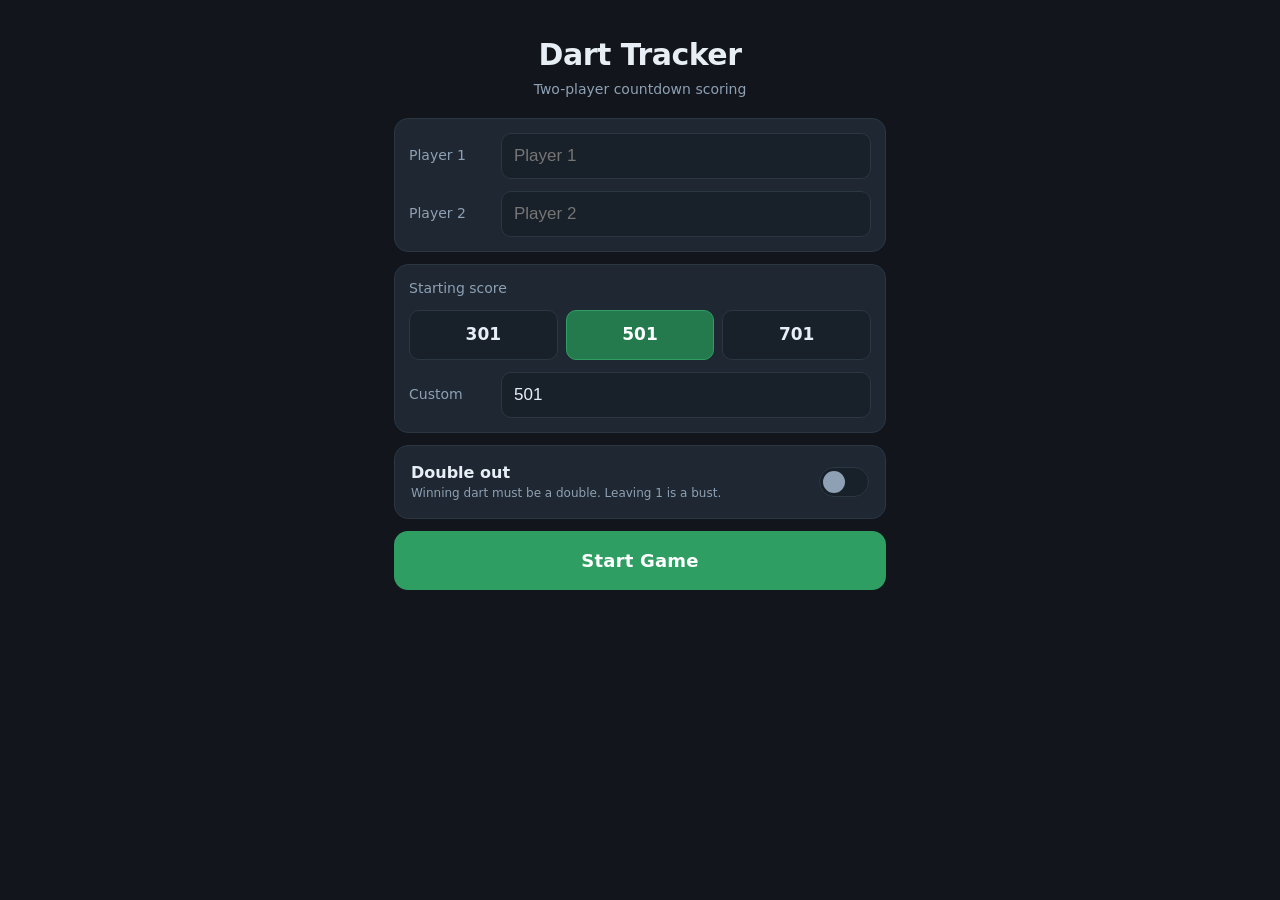
==== index.html @ 1e3fdcfe "Add an optional double-out rule Setup gets a Double out switch (off by default). When on, the winnin" ====
<!DOCTYPE html>
<html lang="en">
<head>
<meta charset="utf-8">
<meta name="viewport" content="width=device-width, initial-scale=1, viewport-fit=cover, maximum-scale=1, user-scalable=no">
<meta name="theme-color" content="#12161c">
<meta name="apple-mobile-web-app-capable" content="yes">
<meta name="apple-mobile-web-app-status-bar-style" content="black-translucent">
<title>Dart Tracker</title>
<link rel="icon" href="data:image/svg+xml,<svg xmlns='http://www.w3.org/2000/svg' viewBox='0 0 32 32'><circle cx='16' cy='16' r='15' fill='%23182029'/><circle cx='16' cy='16' r='11' fill='%232e7d4f'/><circle cx='16' cy='16' r='7' fill='%23182029'/><circle cx='16' cy='16' r='3.5' fill='%23c0392b'/></svg>">
<link rel="stylesheet" href="style.css">
</head>
<body>

<!-- ============ SETUP ============ -->
<section id="setup" class="screen">
  <header class="brand">
    <h1>Dart Tracker</h1>
    <p>Two-player countdown scoring</p>
  </header>

  <div class="card">
    <label class="field">
      <span>Player 1</span>
      <input id="name1" type="text" placeholder="Player 1" autocomplete="off" maxlength="14">
    </label>
    <label class="field">
      <span>Player 2</span>
      <input id="name2" type="text" placeholder="Player 2" autocomplete="off" maxlength="14">
    </label>
  </div>

  <div class="card">
    <span class="field-label">Starting score</span>
    <div class="preset-row" id="presets">
      <button class="preset" data-score="301">301</button>
      <button class="preset is-on" data-score="501">501</button>
      <button class="preset" data-score="701">701</button>
    </div>
    <label class="field">
      <span>Custom</span>
      <input id="startScore" type="number" inputmode="numeric" value="501" min="2" max="9999">
    </label>
  </div>

  <div class="card">
    <button id="doubleOut" class="toggle" role="switch" aria-checked="false">
      <span class="tg-label">
        <b>Double out</b>
        <small>Winning dart must be a double. Leaving 1 is a bust.</small>
      </span>
      <span class="tg-switch"></span>
    </button>
  </div>

  <button id="startBtn" class="primary big">Start Game</button>
  <button id="resumeBtn" class="ghost hidden">Resume saved game</button>
</section>

<!-- ============ GAME ============ -->
<section id="game" class="screen hidden">

  <div id="ruleBadge" class="rule-badge hidden">Double out</div>

  <div class="scoreboard">
    <button class="player" id="p0">
      <span class="pname"></span>
      <span class="pscore"><b class="pnum"></b><i class="ppend"></i></span>
      <span class="pmeta"></span>
    </button>
    <button class="player" id="p1">
      <span class="pname"></span>
      <span class="pscore"><b class="pnum"></b><i class="ppend"></i></span>
      <span class="pmeta"></span>
    </button>
  </div>

  <div class="turnbar">
    <div class="darts" id="dartSlots"></div>
    <div class="turntotal"><span id="turnTotal">0</span><small>this turn</small></div>
  </div>

  <div class="tabs">
    <button class="tab is-on" data-mode="darts">Darts</button>
    <button class="tab" data-mode="total">Total</button>
  </div>

  <!-- Darts entry -->
  <div id="dartsPad" class="pad">
    <div class="mult-row" id="mults">
      <button class="mult is-on" data-m="1">Single</button>
      <button class="mult" data-m="2">Double</button>
      <button class="mult" data-m="3">Triple</button>
    </div>
    <div class="numgrid" id="numgrid"></div>
    <div class="special-row">
      <button class="key special" data-bull="25">Bull 25</button>
      <button class="key special" data-miss="1">Miss</button>
      <button class="key special" id="undoDart">Undo dart</button>
    </div>
  </div>

  <!-- Lump-sum entry -->
  <div id="totalPad" class="pad hidden">
    <div class="lumpview"><span id="lumpValue">0</span></div>
    <div class="keypad" id="keypad"></div>
  </div>

  <div class="actions">
    <button id="submitBtn" class="primary big">Submit turn</button>
    <div class="mini-row">
      <button id="undoTurn" class="ghost">Undo turn</button>
      <button id="quitBtn" class="ghost">New game</button>
    </div>
  </div>

  <p id="msg" class="msg"></p>
</section>

<!-- ============ WIN ============ -->
<div id="winOverlay" class="overlay hidden">
  <div class="win-card">
    <div class="trophy">🎯</div>
    <h2 id="winName"></h2>
    <p id="winStats"></p>
    <button id="rematchBtn" class="primary big">Rematch</button>
    <button id="newBtn" class="ghost">New setup</button>
  </div>
</div>

<script src="app.js"></script>
</body>
</html>
---- style.css ----
:root{
  --bg:#12161c;
  --bg2:#182029;
  --card:#1e2732;
  --line:#2b3743;
  --txt:#e8eef5;
  --dim:#8ea0b3;
  --green:#2e9e63;
  --green-d:#247a4d;
  --red:#c0392b;
  --gold:#e0b341;
  --pad: env(safe-area-inset-bottom, 0px);
}

*{box-sizing:border-box;margin:0;padding:0;-webkit-tap-highlight-color:transparent}

html,body{height:100%}

body{
  background:var(--bg);
  color:var(--txt);
  font:16px/1.4 -apple-system,BlinkMacSystemFont,"Segoe UI",Roboto,system-ui,sans-serif;
  overscroll-behavior:none;
  -webkit-user-select:none;
  user-select:none;
}

button{font:inherit;color:inherit;background:none;border:none;cursor:pointer;touch-action:manipulation}

.hidden{display:none !important}

.screen{
  max-width:520px;
  margin:0 auto;
  padding:16px 14px calc(16px + var(--pad));
  display:flex;
  flex-direction:column;
  gap:12px;
  min-height:100%;
}

/* ---------- Setup ---------- */
.brand{text-align:center;padding:18px 0 6px}
.brand h1{font-size:30px;letter-spacing:-.5px}
.brand p{color:var(--dim);font-size:14px;margin-top:4px}

.card{
  background:var(--card);
  border:1px solid var(--line);
  border-radius:14px;
  padding:14px;
  display:flex;
  flex-direction:column;
  gap:12px;
}

.field{display:flex;align-items:center;gap:12px}
.field>span{width:80px;flex:none;color:var(--dim);font-size:14px}
.field-label{color:var(--dim);font-size:14px}

input{
  flex:1;
  min-width:0;
  background:var(--bg2);
  border:1px solid var(--line);
  border-radius:10px;
  color:var(--txt);
  padding:12px;
  font-size:17px;
  -webkit-user-select:text;
  user-select:text;
}
input:focus{outline:none;border-color:var(--green)}
input[type=number]{-moz-appearance:textfield}
input::-webkit-outer-spin-button,input::-webkit-inner-spin-button{-webkit-appearance:none;margin:0}

.preset-row{display:flex;gap:8px}
.preset{
  flex:1;padding:12px 0;border-radius:10px;
  background:var(--bg2);border:1px solid var(--line);
  font-weight:600;font-size:17px;
}
.preset.is-on{background:var(--green-d);border-color:var(--green);color:#fff}

/* switch row */
.toggle{display:flex;align-items:center;gap:12px;width:100%;text-align:left;padding:2px}
.tg-label{flex:1;display:flex;flex-direction:column;gap:2px}
.tg-label b{font-size:16px;font-weight:600}
.tg-label small{color:var(--dim);font-size:12px;line-height:1.3}
.tg-switch{
  flex:none;width:50px;height:30px;border-radius:15px;
  background:var(--bg2);border:1px solid var(--line);
  position:relative;transition:background .15s,border-color .15s;
}
.tg-switch::after{
  content:'';position:absolute;top:3px;left:3px;
  width:22px;height:22px;border-radius:50%;background:var(--dim);
  transition:transform .15s,background .15s;
}
.toggle.is-on .tg-switch{background:var(--green-d);border-color:var(--green)}
.toggle.is-on .tg-switch::after{transform:translateX(20px);background:#fff}

/* rule reminder on the game screen */
.rule-badge{
  align-self:center;font-size:11px;font-weight:700;letter-spacing:.6px;
  text-transform:uppercase;color:var(--gold);
  border:1px solid #4a3c18;background:#241f11;
  padding:3px 10px;border-radius:999px;
}

.primary{
  background:var(--green);color:#fff;border-radius:14px;
  font-weight:700;letter-spacing:.2px;
}
.primary:active{background:var(--green-d)}
.big{padding:17px;font-size:18px;width:100%}

.ghost{
  color:var(--dim);border:1px solid var(--line);
  border-radius:12px;padding:11px;width:100%;font-size:15px;
}
.ghost:active{background:var(--card)}

/* ---------- Scoreboard ---------- */
.scoreboard{display:grid;grid-template-columns:1fr 1fr;gap:10px}

.player{
  background:var(--card);
  border:2px solid var(--line);
  border-radius:14px;
  padding:12px 8px 10px;
  display:flex;flex-direction:column;align-items:center;gap:2px;
  transition:border-color .15s,background .15s;
}
.player.active{border-color:var(--green);background:#1c2b23}
.pname{
  font-size:14px;color:var(--dim);font-weight:600;
  max-width:100%;overflow:hidden;text-overflow:ellipsis;white-space:nowrap;
}
.player.active .pname{color:var(--green)}
.pscore{
  display:flex;align-items:baseline;justify-content:center;gap:5px;
  font-size:44px;font-weight:800;line-height:1.05;font-variant-numeric:tabular-nums;
}
/* projected score for the turn in progress */
.ppend{
  display:none;font-style:normal;font-size:20px;font-weight:700;
  color:var(--gold);white-space:nowrap;
}
.player.pending .ppend{display:inline}
.ppend.bust{color:var(--red);font-size:15px}
.ppend.checkout{color:var(--green)}

.pmeta{font-size:11px;color:var(--dim);min-height:14px}

/* ---------- Turn bar ---------- */
.turnbar{
  display:flex;align-items:center;gap:10px;
  background:var(--card);border:1px solid var(--line);
  border-radius:14px;padding:10px;
}
.darts{display:flex;gap:6px;flex:1}
.slot{
  flex:1;text-align:center;padding:9px 2px;
  background:var(--bg2);border:1px dashed var(--line);border-radius:10px;
  font-size:16px;font-weight:700;color:var(--dim);
}
.slot.filled{border-style:solid;border-color:var(--green);color:var(--txt)}
.turntotal{
  text-align:center;min-width:64px;
  border-left:1px solid var(--line);padding-left:10px;
}
.turntotal span{display:block;font-size:24px;font-weight:800;font-variant-numeric:tabular-nums}
.turntotal small{color:var(--dim);font-size:10px}

.turnbar.lump .darts{display:none}
.turnbar.lump .turntotal{flex:1;border-left:none;padding-left:0}

/* ---------- Tabs ---------- */
.tabs{display:flex;gap:8px;background:var(--card);padding:5px;border-radius:12px;border:1px solid var(--line)}
.tab{flex:1;padding:10px;border-radius:9px;color:var(--dim);font-weight:600}
.tab.is-on{background:var(--bg2);color:var(--txt);box-shadow:0 1px 3px #0006}

/* ---------- Pads ---------- */
.pad{display:flex;flex-direction:column;gap:8px}

.mult-row{display:flex;gap:8px}
.mult{
  flex:1;padding:13px 0;border-radius:11px;font-weight:700;font-size:15px;
  background:var(--bg2);border:1px solid var(--line);color:var(--dim);
}
.mult.is-on{background:var(--red);border-color:var(--red);color:#fff}
.mult[data-m="1"].is-on{background:var(--green-d);border-color:var(--green);color:#fff}

.numgrid{display:grid;grid-template-columns:repeat(5,1fr);gap:6px}

.key{
  background:var(--card);border:1px solid var(--line);border-radius:11px;
  padding:14px 0;font-size:18px;font-weight:700;text-align:center;
  font-variant-numeric:tabular-nums;
}
.key:active{background:var(--green-d);border-color:var(--green)}

.special-row{display:grid;grid-template-columns:1fr 1fr 1fr;gap:6px}
.special{font-size:14px;font-weight:600;padding:13px 0;color:var(--dim)}

/* ---------- Lump sum ---------- */
.lumpview{
  background:var(--card);border:1px solid var(--line);border-radius:14px;
  padding:16px;text-align:center;
}
.lumpview span{font-size:44px;font-weight:800;font-variant-numeric:tabular-nums}
.keypad{display:grid;grid-template-columns:repeat(3,1fr);gap:8px}
.keypad .key{padding:18px 0;font-size:22px}

/* ---------- Actions ---------- */
.actions{margin-top:auto;display:flex;flex-direction:column;gap:8px;padding-top:6px}
.mini-row{display:grid;grid-template-columns:1fr 1fr;gap:8px}

.msg{
  text-align:center;font-size:14px;font-weight:600;color:var(--gold);
  min-height:20px;
}

/* ---------- Win overlay ---------- */
.overlay{
  position:fixed;inset:0;background:#0b0e12ee;
  display:flex;align-items:center;justify-content:center;padding:24px;z-index:10;
}
.win-card{
  background:var(--card);border:1px solid var(--line);border-radius:18px;
  padding:28px 22px;text-align:center;width:100%;max-width:360px;
  display:flex;flex-direction:column;gap:12px;
}
.trophy{font-size:52px}
.win-card h2{font-size:26px;color:var(--gold)}
.win-card p{color:var(--dim);font-size:14px}

@media (max-height:620px){
  .pscore{font-size:34px}
  .key{padding:11px 0;font-size:16px}
  .keypad .key{padding:14px 0}
  .brand{padding:8px 0 0}
}
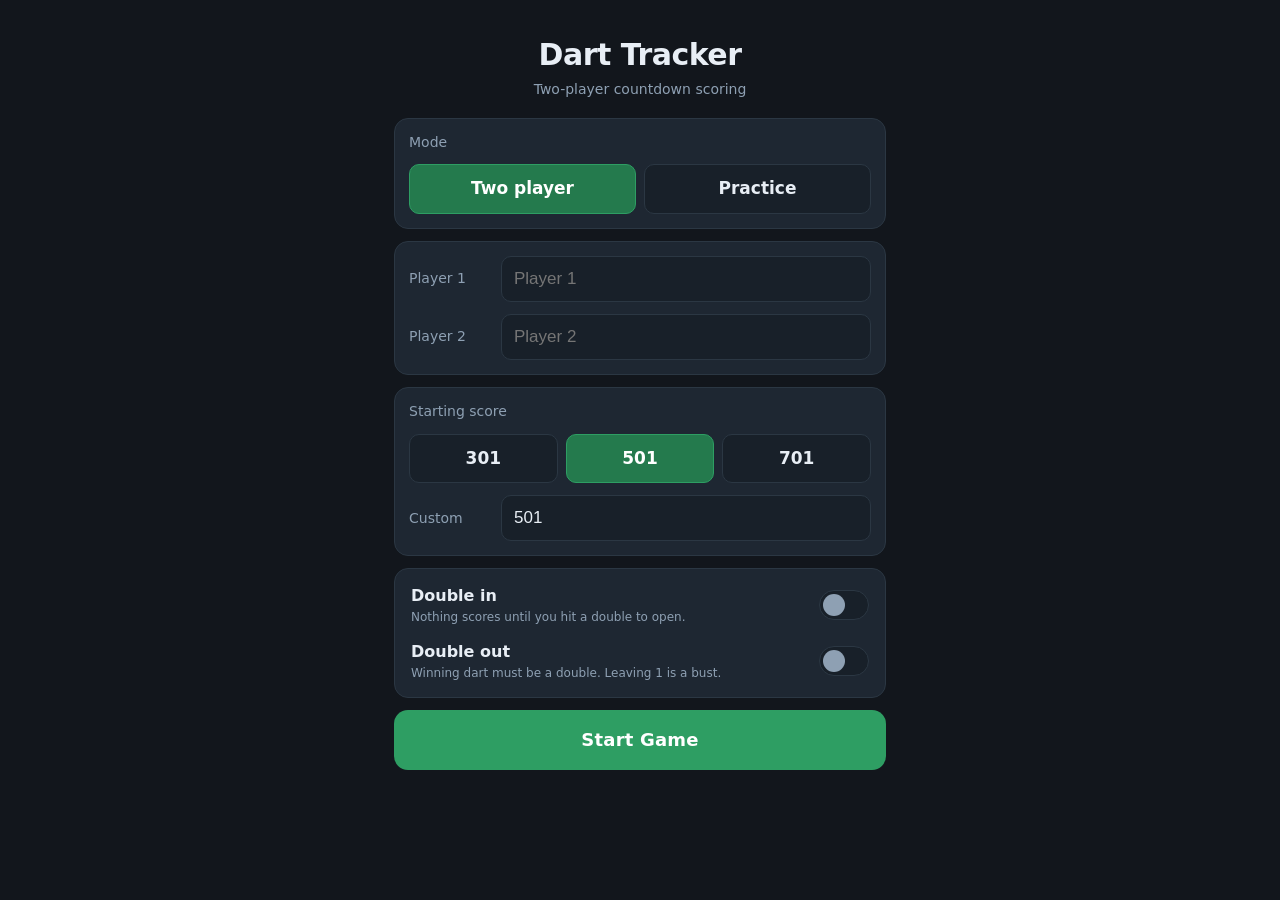
==== commit ad90c495: "Add a double-in rule and a solo practice mode Double in: until a player opens with a double, their d" ====
--- a/index.html
+++ b/index.html
@@ -20,11 +20,19 @@
   </header>
 
   <div class="card">
+    <span class="field-label">Mode</span>
+    <div class="preset-row" id="modeRow">
+      <button class="preset is-on" data-players="2">Two player</button>
+      <button class="preset" data-players="1">Practice</button>
+    </div>
+  </div>
+
+  <div class="card">
     <label class="field">
-      <span>Player 1</span>
+      <span id="label1">Player 1</span>
       <input id="name1" type="text" placeholder="Player 1" autocomplete="off" maxlength="14">
     </label>
-    <label class="field">
+    <label class="field" id="field2">
       <span>Player 2</span>
       <input id="name2" type="text" placeholder="Player 2" autocomplete="off" maxlength="14">
     </label>
@@ -44,6 +52,13 @@
   </div>
 
   <div class="card">
+    <button id="doubleIn" class="toggle" role="switch" aria-checked="false">
+      <span class="tg-label">
+        <b>Double in</b>
+        <small>Nothing scores until you hit a double to open.</small>
+      </span>
+      <span class="tg-switch"></span>
+    </button>
     <button id="doubleOut" class="toggle" role="switch" aria-checked="false">
       <span class="tg-label">
         <b>Double out</b>
@@ -60,9 +75,12 @@
 <!-- ============ GAME ============ -->
 <section id="game" class="screen hidden">
 
-  <div id="ruleBadge" class="rule-badge hidden">Double out</div>
+  <div id="badges" class="badges hidden">
+    <span id="bIn" class="badge hidden">Double in</span>
+    <span id="bOut" class="badge hidden">Double out</span>
+  </div>
 
-  <div class="scoreboard">
+  <div class="scoreboard" id="scoreboard">
     <button class="player" id="p0">
       <span class="pname"></span>
       <span class="pscore"><b class="pnum"></b><i class="ppend"></i></span>
--- a/style.css
+++ b/style.css
@@ -100,13 +100,17 @@
 .toggle.is-on .tg-switch{background:var(--green-d);border-color:var(--green)}
 .toggle.is-on .tg-switch::after{transform:translateX(20px);background:#fff}
 
-/* rule reminder on the game screen */
-.rule-badge{
-  align-self:center;font-size:11px;font-weight:700;letter-spacing:.6px;
+/* rule reminders on the game screen */
+.badges{display:flex;gap:6px;justify-content:center;flex-wrap:wrap}
+.badge{
+  font-size:11px;font-weight:700;letter-spacing:.6px;
   text-transform:uppercase;color:var(--gold);
   border:1px solid #4a3c18;background:#241f11;
   padding:3px 10px;border-radius:999px;
 }
+.badge.alert{
+  color:#fff;background:var(--red);border-color:var(--red);
+}
 
 .primary{
   background:var(--green);color:#fff;border-radius:14px;
@@ -123,6 +127,8 @@
 
 /* ---------- Scoreboard ---------- */
 .scoreboard{display:grid;grid-template-columns:1fr 1fr;gap:10px}
+.scoreboard.solo{grid-template-columns:1fr}
+.scoreboard.solo .pscore{font-size:56px}
 
 .player{
   background:var(--card);
@@ -166,6 +172,8 @@
   font-size:16px;font-weight:700;color:var(--dim);
 }
 .slot.filled{border-style:solid;border-color:var(--green);color:var(--txt)}
+/* a dart thrown before the double-in landed — shown, but scores nothing */
+.slot.void{border-color:var(--line);color:var(--dim);text-decoration:line-through}
 .turntotal{
   text-align:center;min-width:64px;
   border-left:1px solid var(--line);padding-left:10px;
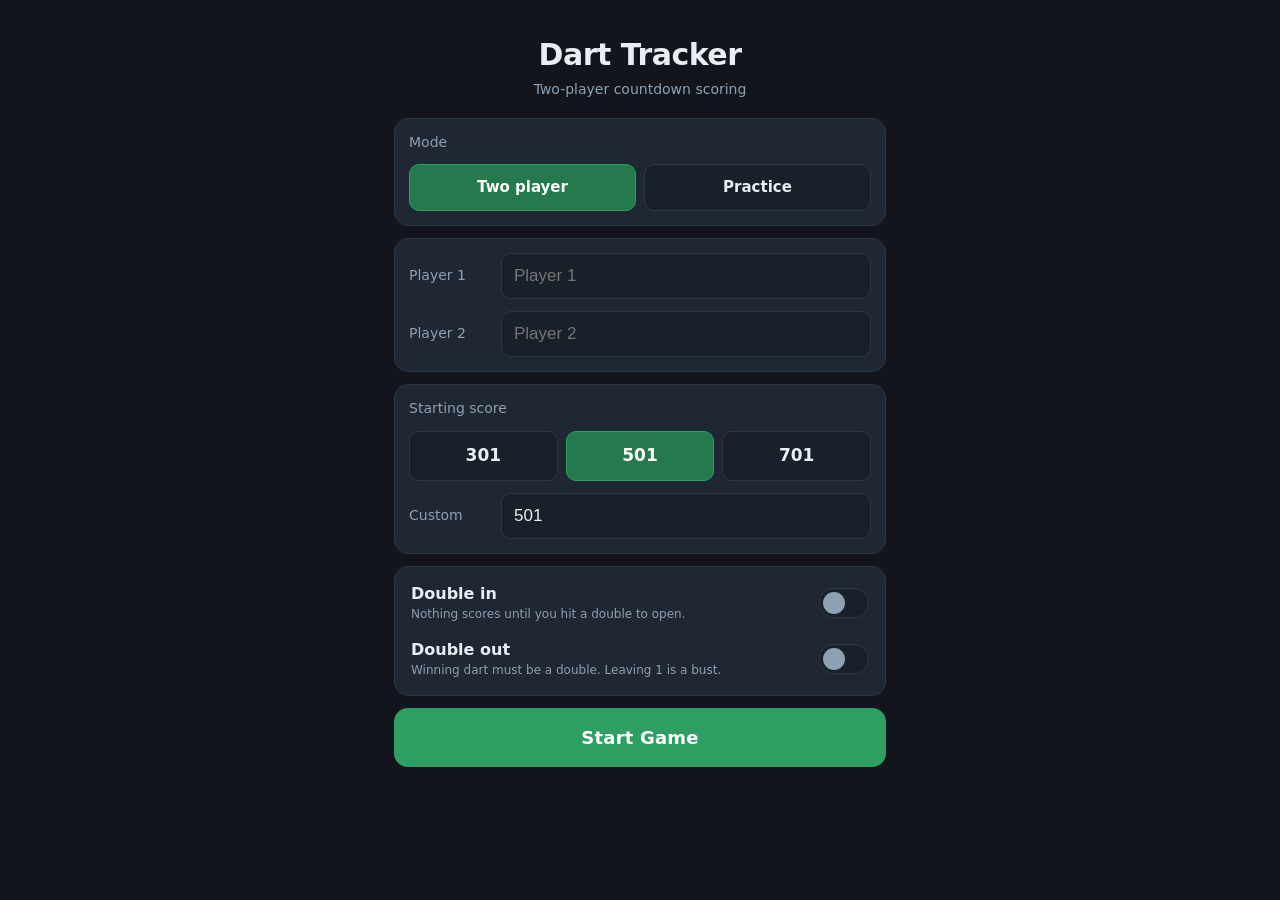
==== commit 7b9bcb11: "Stop the mode and score selectors from clobbering each other The mode buttons shared the .preset cla" ====
--- a/index.html
+++ b/index.html
@@ -8,7 +8,10 @@
 <meta name="apple-mobile-web-app-status-bar-style" content="black-translucent">
 <title>Dart Tracker</title>
 <link rel="icon" href="data:image/svg+xml,<svg xmlns='http://www.w3.org/2000/svg' viewBox='0 0 32 32'><circle cx='16' cy='16' r='15' fill='%23182029'/><circle cx='16' cy='16' r='11' fill='%232e7d4f'/><circle cx='16' cy='16' r='7' fill='%23182029'/><circle cx='16' cy='16' r='3.5' fill='%23c0392b'/></svg>">
-<link rel="stylesheet" href="style.css">
+<!-- ?v= must be bumped whenever style.css or app.js changes. GitHub Pages
+     caches each file for 10 minutes independently, so without this a new
+     index.html can load against a stale app.js and misbehave. -->
+<link rel="stylesheet" href="style.css?v=4">
 </head>
 <body>
 
@@ -21,9 +24,11 @@
 
   <div class="card">
     <span class="field-label">Mode</span>
+    <!-- class is deliberately NOT .preset: the score presets below are swept
+         by class, and these must never be caught by that -->
     <div class="preset-row" id="modeRow">
-      <button class="preset is-on" data-players="2">Two player</button>
-      <button class="preset" data-players="1">Practice</button>
+      <button class="seg is-on" data-players="2">Two player</button>
+      <button class="seg" data-players="1">Practice</button>
     </div>
   </div>
 
@@ -146,6 +151,6 @@
   </div>
 </div>
 
-<script src="app.js"></script>
+<script src="app.js?v=4"></script>
 </body>
 </html>
--- a/style.css
+++ b/style.css
@@ -75,12 +75,13 @@
 input::-webkit-outer-spin-button,input::-webkit-inner-spin-button{-webkit-appearance:none;margin:0}
 
 .preset-row{display:flex;gap:8px}
-.preset{
+.preset,.seg{
   flex:1;padding:12px 0;border-radius:10px;
   background:var(--bg2);border:1px solid var(--line);
   font-weight:600;font-size:17px;
 }
-.preset.is-on{background:var(--green-d);border-color:var(--green);color:#fff}
+.seg{font-size:15px}
+.preset.is-on,.seg.is-on{background:var(--green-d);border-color:var(--green);color:#fff}
 
 /* switch row */
 .toggle{display:flex;align-items:center;gap:12px;width:100%;text-align:left;padding:2px}
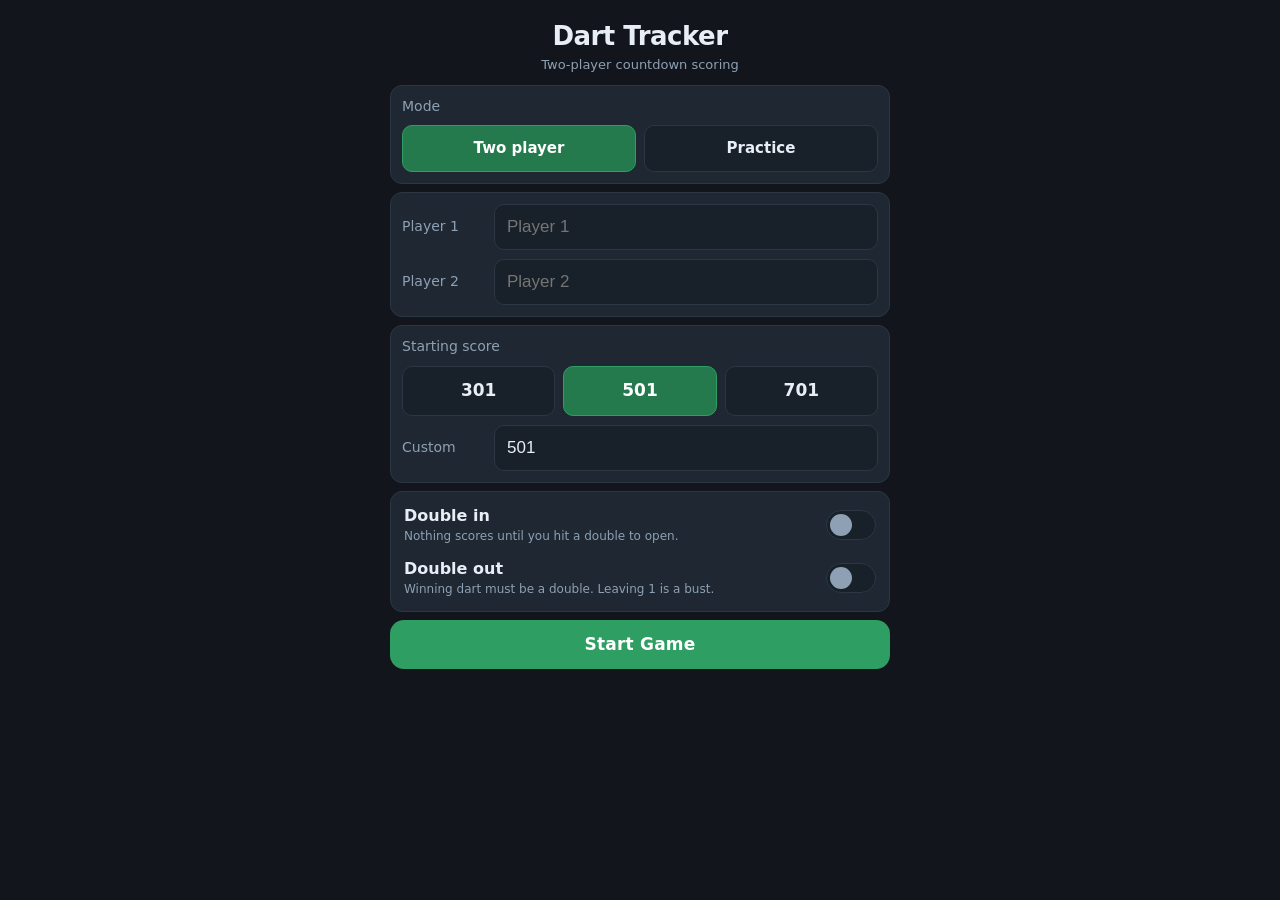
==== commit b72efd89: "Compact the game screen so the scores and submit button share a screen The submit button was falling" ====
--- a/index.html
+++ b/index.html
@@ -11,7 +11,7 @@
 <!-- ?v= must be bumped whenever style.css or app.js changes. GitHub Pages
      caches each file for 10 minutes independently, so without this a new
      index.html can load against a stale app.js and misbehave. -->
-<link rel="stylesheet" href="style.css?v=4">
+<link rel="stylesheet" href="style.css?v=7">
 </head>
 <body>
 
@@ -103,30 +103,25 @@
     <div class="turntotal"><span id="turnTotal">0</span><small>this turn</small></div>
   </div>
 
-  <div class="tabs">
-    <button class="tab is-on" data-mode="darts">Darts</button>
-    <button class="tab" data-mode="total">Total</button>
-  </div>
+  <div id="checkout" class="checkout"></div>
 
   <!-- Darts entry -->
   <div id="dartsPad" class="pad">
-    <div class="mult-row" id="mults">
-      <button class="mult is-on" data-m="1">Single</button>
-      <button class="mult" data-m="2">Double</button>
-      <button class="mult" data-m="3">Triple</button>
+    <!-- multipliers sit beside the grid, not above it: a full-width row of
+         them costs vertical space the submit button needs -->
+    <div class="entry">
+      <div class="mult-col" id="mults">
+        <button class="mult is-on" data-m="1">Single</button>
+        <button class="mult" data-m="2">Double</button>
+        <button class="mult" data-m="3">Triple</button>
+      </div>
+      <div class="numgrid" id="numgrid"></div>
     </div>
-    <div class="numgrid" id="numgrid"></div>
     <div class="special-row">
       <button class="key special" data-bull="25">Bull 25</button>
       <button class="key special" data-miss="1">Miss</button>
       <button class="key special" id="undoDart">Undo dart</button>
     </div>
-  </div>
-
-  <!-- Lump-sum entry -->
-  <div id="totalPad" class="pad hidden">
-    <div class="lumpview"><span id="lumpValue">0</span></div>
-    <div class="keypad" id="keypad"></div>
   </div>
 
   <div class="actions">
@@ -140,6 +135,16 @@
   <p id="msg" class="msg"></p>
 </section>
 
+<!-- ============ CONFIRM ============ -->
+<div id="confirmOverlay" class="overlay confirm hidden">
+  <div class="win-card">
+    <h2>Are you sure?</h2>
+    <p id="confirmText"></p>
+    <button id="confirmYes" class="danger big">Yes</button>
+    <button id="confirmNo" class="ghost">Cancel</button>
+  </div>
+</div>
+
 <!-- ============ WIN ============ -->
 <div id="winOverlay" class="overlay hidden">
   <div class="win-card">
@@ -151,6 +156,6 @@
   </div>
 </div>
 
-<script src="app.js?v=4"></script>
+<script src="app.js?v=7"></script>
 </body>
 </html>
--- a/style.css
+++ b/style.css
@@ -32,26 +32,26 @@
 .screen{
   max-width:520px;
   margin:0 auto;
-  padding:16px 14px calc(16px + var(--pad));
+  padding:10px 10px calc(10px + var(--pad));
   display:flex;
   flex-direction:column;
-  gap:12px;
+  gap:8px;
   min-height:100%;
 }
 
 /* ---------- Setup ---------- */
-.brand{text-align:center;padding:18px 0 6px}
-.brand h1{font-size:30px;letter-spacing:-.5px}
-.brand p{color:var(--dim);font-size:14px;margin-top:4px}
+.brand{text-align:center;padding:8px 0 2px}
+.brand h1{font-size:26px;letter-spacing:-.5px}
+.brand p{color:var(--dim);font-size:13px;margin-top:2px}
 
 .card{
   background:var(--card);
   border:1px solid var(--line);
-  border-radius:14px;
-  padding:14px;
+  border-radius:12px;
+  padding:11px;
   display:flex;
   flex-direction:column;
-  gap:12px;
+  gap:9px;
 }
 
 .field{display:flex;align-items:center;gap:12px}
@@ -104,10 +104,10 @@
 /* rule reminders on the game screen */
 .badges{display:flex;gap:6px;justify-content:center;flex-wrap:wrap}
 .badge{
-  font-size:11px;font-weight:700;letter-spacing:.6px;
+  font-size:10px;font-weight:700;letter-spacing:.6px;
   text-transform:uppercase;color:var(--gold);
   border:1px solid #4a3c18;background:#241f11;
-  padding:3px 10px;border-radius:999px;
+  padding:2px 9px;border-radius:999px;
 }
 .badge.alert{
   color:#fff;background:var(--red);border-color:var(--red);
@@ -118,117 +118,125 @@
   font-weight:700;letter-spacing:.2px;
 }
 .primary:active{background:var(--green-d)}
-.big{padding:17px;font-size:18px;width:100%}
+.big{padding:13px;font-size:17px;width:100%}
+
+.danger{
+  background:var(--red);color:#fff;border-radius:14px;
+  font-weight:700;letter-spacing:.2px;
+}
+.danger:active{background:#962d21}
 
 .ghost{
   color:var(--dim);border:1px solid var(--line);
-  border-radius:12px;padding:11px;width:100%;font-size:15px;
+  border-radius:11px;padding:9px;width:100%;font-size:14px;
 }
 .ghost:active{background:var(--card)}
 
 /* ---------- Scoreboard ---------- */
-.scoreboard{display:grid;grid-template-columns:1fr 1fr;gap:10px}
+.scoreboard{display:grid;grid-template-columns:1fr 1fr;gap:8px}
 .scoreboard.solo{grid-template-columns:1fr}
-.scoreboard.solo .pscore{font-size:56px}
+.scoreboard.solo .pscore{font-size:42px}
 
 .player{
   background:var(--card);
   border:2px solid var(--line);
-  border-radius:14px;
-  padding:12px 8px 10px;
-  display:flex;flex-direction:column;align-items:center;gap:2px;
+  border-radius:12px;
+  padding:5px 6px 4px;
+  display:flex;flex-direction:column;align-items:center;gap:0;
   transition:border-color .15s,background .15s;
 }
 .player.active{border-color:var(--green);background:#1c2b23}
 .pname{
-  font-size:14px;color:var(--dim);font-weight:600;
+  font-size:12px;color:var(--dim);font-weight:600;line-height:1.25;
   max-width:100%;overflow:hidden;text-overflow:ellipsis;white-space:nowrap;
 }
 .player.active .pname{color:var(--green)}
 .pscore{
   display:flex;align-items:baseline;justify-content:center;gap:5px;
-  font-size:44px;font-weight:800;line-height:1.05;font-variant-numeric:tabular-nums;
+  font-size:34px;font-weight:800;line-height:1.1;font-variant-numeric:tabular-nums;
 }
 /* projected score for the turn in progress */
 .ppend{
-  display:none;font-style:normal;font-size:20px;font-weight:700;
+  display:none;font-style:normal;font-size:17px;font-weight:700;
   color:var(--gold);white-space:nowrap;
 }
 .player.pending .ppend{display:inline}
-.ppend.bust{color:var(--red);font-size:15px}
+.ppend.bust{color:var(--red);font-size:13px}
 .ppend.checkout{color:var(--green)}
 
-.pmeta{font-size:11px;color:var(--dim);min-height:14px}
+.pmeta{font-size:10px;color:var(--dim);min-height:12px;line-height:1.2}
 
 /* ---------- Turn bar ---------- */
 .turnbar{
-  display:flex;align-items:center;gap:10px;
+  display:flex;align-items:center;gap:8px;
   background:var(--card);border:1px solid var(--line);
-  border-radius:14px;padding:10px;
-}
-.darts{display:flex;gap:6px;flex:1}
+  border-radius:12px;padding:6px;
+}
+.darts{display:flex;gap:5px;flex:1}
 .slot{
-  flex:1;text-align:center;padding:9px 2px;
-  background:var(--bg2);border:1px dashed var(--line);border-radius:10px;
-  font-size:16px;font-weight:700;color:var(--dim);
+  flex:1;text-align:center;padding:6px 2px;
+  background:var(--bg2);border:1px dashed var(--line);border-radius:9px;
+  font-size:15px;font-weight:700;color:var(--dim);
 }
 .slot.filled{border-style:solid;border-color:var(--green);color:var(--txt)}
 /* a dart thrown before the double-in landed — shown, but scores nothing */
 .slot.void{border-color:var(--line);color:var(--dim);text-decoration:line-through}
 .turntotal{
-  text-align:center;min-width:64px;
-  border-left:1px solid var(--line);padding-left:10px;
-}
-.turntotal span{display:block;font-size:24px;font-weight:800;font-variant-numeric:tabular-nums}
-.turntotal small{color:var(--dim);font-size:10px}
-
-.turnbar.lump .darts{display:none}
-.turnbar.lump .turntotal{flex:1;border-left:none;padding-left:0}
-
-/* ---------- Tabs ---------- */
-.tabs{display:flex;gap:8px;background:var(--card);padding:5px;border-radius:12px;border:1px solid var(--line)}
-.tab{flex:1;padding:10px;border-radius:9px;color:var(--dim);font-weight:600}
-.tab.is-on{background:var(--bg2);color:var(--txt);box-shadow:0 1px 3px #0006}
+  text-align:center;min-width:56px;
+  border-left:1px solid var(--line);padding-left:8px;
+}
+.turntotal span{display:block;font-size:20px;font-weight:800;line-height:1.1;font-variant-numeric:tabular-nums}
+.turntotal small{color:var(--dim);font-size:9px}
+
+/* ---------- Checkout suggestion ---------- */
+.checkout{
+  display:flex;align-items:center;justify-content:center;gap:8px;
+  min-height:34px;padding:4px 8px;
+  border:1px solid var(--line);border-radius:11px;background:var(--card);
+}
+.co-label{font-size:10px;font-weight:700;letter-spacing:.7px;text-transform:uppercase;color:var(--dim)}
+.co-darts{display:flex;gap:6px;flex-wrap:wrap;justify-content:center}
+.co-darts b{
+  font-size:16px;font-weight:800;letter-spacing:.3px;
+  color:#0f1a13;background:var(--green);
+  padding:3px 9px;border-radius:7px;
+}
+.co-none{font-size:12px;color:var(--dim)}
+.checkout.empty{opacity:.35}
 
 /* ---------- Pads ---------- */
-.pad{display:flex;flex-direction:column;gap:8px}
-
-.mult-row{display:flex;gap:8px}
+.pad{display:flex;flex-direction:column;gap:6px}
+
+/* multiplier column + number grid, side by side */
+.entry{display:flex;gap:6px;align-items:stretch}
+.mult-col{display:flex;flex-direction:column;gap:6px;flex:0 0 76px}
 .mult{
-  flex:1;padding:13px 0;border-radius:11px;font-weight:700;font-size:15px;
+  flex:1;padding:0;border-radius:11px;font-weight:700;font-size:13px;
   background:var(--bg2);border:1px solid var(--line);color:var(--dim);
 }
 .mult.is-on{background:var(--red);border-color:var(--red);color:#fff}
 .mult[data-m="1"].is-on{background:var(--green-d);border-color:var(--green);color:#fff}
 
-.numgrid{display:grid;grid-template-columns:repeat(5,1fr);gap:6px}
+.numgrid{flex:1;display:grid;grid-template-columns:repeat(5,1fr);gap:6px}
 
 .key{
   background:var(--card);border:1px solid var(--line);border-radius:11px;
-  padding:14px 0;font-size:18px;font-weight:700;text-align:center;
+  padding:11px 0;font-size:17px;font-weight:700;text-align:center;
   font-variant-numeric:tabular-nums;
 }
 .key:active{background:var(--green-d);border-color:var(--green)}
 
 .special-row{display:grid;grid-template-columns:1fr 1fr 1fr;gap:6px}
-.special{font-size:14px;font-weight:600;padding:13px 0;color:var(--dim)}
-
-/* ---------- Lump sum ---------- */
-.lumpview{
-  background:var(--card);border:1px solid var(--line);border-radius:14px;
-  padding:16px;text-align:center;
-}
-.lumpview span{font-size:44px;font-weight:800;font-variant-numeric:tabular-nums}
-.keypad{display:grid;grid-template-columns:repeat(3,1fr);gap:8px}
-.keypad .key{padding:18px 0;font-size:22px}
+/* Bull is a real scoring key, so keep this row close to a 44px target */
+.special{font-size:13px;font-weight:600;padding:11px 0;color:var(--dim)}
 
 /* ---------- Actions ---------- */
-.actions{margin-top:auto;display:flex;flex-direction:column;gap:8px;padding-top:6px}
-.mini-row{display:grid;grid-template-columns:1fr 1fr;gap:8px}
+.actions{margin-top:auto;display:flex;flex-direction:column;gap:6px;padding-top:2px}
+.mini-row{display:grid;grid-template-columns:1fr 1fr;gap:6px}
 
 .msg{
-  text-align:center;font-size:14px;font-weight:600;color:var(--gold);
-  min-height:20px;
+  text-align:center;font-size:13px;font-weight:600;color:var(--gold);
+  min-height:16px;line-height:1.2;
 }
 
 /* ---------- Win overlay ---------- */
@@ -245,9 +253,17 @@
 .win-card h2{font-size:26px;color:var(--gold)}
 .win-card p{color:var(--dim);font-size:14px}
 
-@media (max-height:620px){
-  .pscore{font-size:34px}
-  .key{padding:11px 0;font-size:16px}
-  .keypad .key{padding:14px 0}
-  .brand{padding:8px 0 0}
-}
+/* confirmation sits above the win overlay, and reads as a warning */
+.overlay.confirm{z-index:20}
+.overlay.confirm h2{color:var(--txt);font-size:22px}
+.overlay.confirm p{font-size:15px;line-height:1.45}
+
+/* very short viewports: give up a little more */
+@media (max-height:600px){
+  .pscore{font-size:28px}
+  .scoreboard.solo .pscore{font-size:34px}
+  .key{padding:8px 0;font-size:16px}
+  .checkout{min-height:30px}
+  .big{padding:11px;font-size:16px}
+  .brand{padding:2px 0 0}
+}
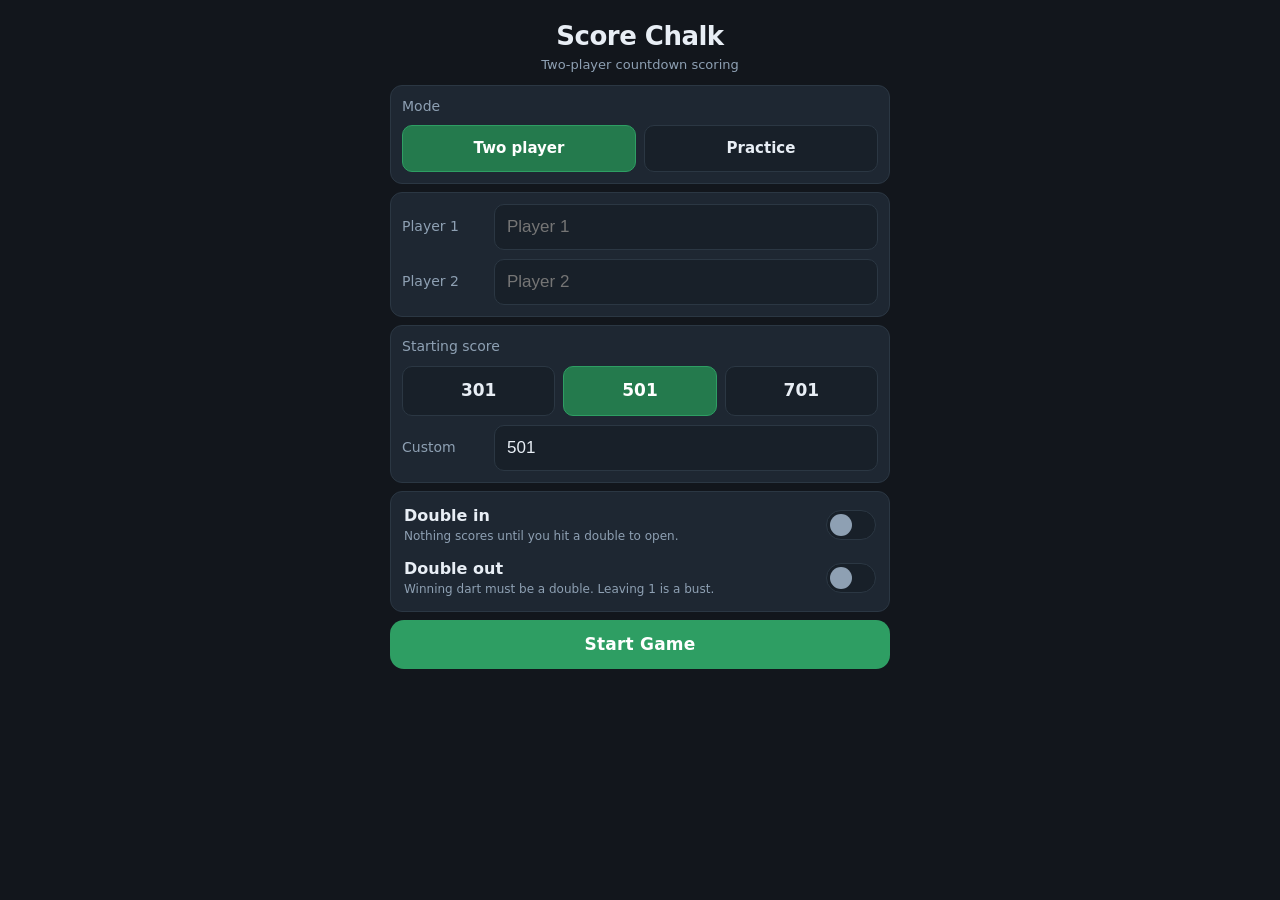
==== commit 8051eeb3: "Rebrand to Score Chalk and let players cycle checkout routes The app is moving to ScoreChalk.com, so" ====
--- a/index.html
+++ b/index.html
@@ -6,19 +6,19 @@
 <meta name="theme-color" content="#12161c">
 <meta name="apple-mobile-web-app-capable" content="yes">
 <meta name="apple-mobile-web-app-status-bar-style" content="black-translucent">
-<title>Dart Tracker</title>
+<title>Score Chalk</title>
 <link rel="icon" href="data:image/svg+xml,<svg xmlns='http://www.w3.org/2000/svg' viewBox='0 0 32 32'><circle cx='16' cy='16' r='15' fill='%23182029'/><circle cx='16' cy='16' r='11' fill='%232e7d4f'/><circle cx='16' cy='16' r='7' fill='%23182029'/><circle cx='16' cy='16' r='3.5' fill='%23c0392b'/></svg>">
 <!-- ?v= must be bumped whenever style.css or app.js changes. GitHub Pages
      caches each file for 10 minutes independently, so without this a new
      index.html can load against a stale app.js and misbehave. -->
-<link rel="stylesheet" href="style.css?v=7">
+<link rel="stylesheet" href="style.css?v=13">
 </head>
 <body>
 
 <!-- ============ SETUP ============ -->
 <section id="setup" class="screen">
   <header class="brand">
-    <h1>Dart Tracker</h1>
+    <h1>Score Chalk</h1>
     <p>Two-player countdown scoring</p>
   </header>
 
@@ -80,6 +80,10 @@
 <!-- ============ GAME ============ -->
 <section id="game" class="screen hidden">
 
+  <header class="brand compact">
+    <h1>Score Chalk</h1>
+  </header>
+
   <div id="badges" class="badges hidden">
     <span id="bIn" class="badge hidden">Double in</span>
     <span id="bOut" class="badge hidden">Double out</span>
@@ -128,6 +132,7 @@
     <button id="submitBtn" class="primary big">Submit turn</button>
     <div class="mini-row">
       <button id="undoTurn" class="ghost">Undo turn</button>
+      <button id="bustBtn" class="ghost bust-btn">Bust</button>
       <button id="quitBtn" class="ghost">New game</button>
     </div>
   </div>
@@ -156,6 +161,6 @@
   </div>
 </div>
 
-<script src="app.js?v=7"></script>
+<script src="app.js?v=13"></script>
 </body>
 </html>
--- a/style.css
+++ b/style.css
@@ -44,6 +44,15 @@
 .brand h1{font-size:26px;letter-spacing:-.5px}
 .brand p{color:var(--dim);font-size:13px;margin-top:2px}
 
+/* The game screen is vertically tight — scoreboard, pad and submit button all
+   have to share one screen — so its wordmark is a small quiet line, not a
+   second full-size heading. */
+.brand.compact{padding:0}
+.brand.compact h1{
+  font-size:13px;font-weight:700;letter-spacing:1.6px;
+  text-transform:uppercase;color:var(--dim);
+}
+
 .card{
   background:var(--card);
   border:1px solid var(--line);
@@ -190,10 +199,26 @@
 
 /* ---------- Checkout suggestion ---------- */
 .checkout{
+  position:relative;
   display:flex;align-items:center;justify-content:center;gap:8px;
-  min-height:34px;padding:4px 8px;
+  min-height:34px;padding:4px 38px;
   border:1px solid var(--line);border-radius:11px;background:var(--card);
 }
+/* Absolutely positioned, so the darts stay centred and do not jump sideways
+   when the back arrow appears after the first page over. The generous top/
+   bottom stretch is tap area — the box itself is too short to give it. */
+.co-arrow{
+  position:absolute;top:3px;bottom:3px;width:34px;
+  display:flex;align-items:center;justify-content:center;
+  color:var(--dim);
+  border:1px solid var(--line);border-radius:8px;background:var(--bg2);
+}
+/* block kills the inline baseline gap; pointer-events keeps the click target
+   the button itself, so the delegated handler never sees a <path> */
+.co-arrow svg{display:block;pointer-events:none}
+.co-arrow.prev{left:3px}
+.co-arrow.next{right:3px}
+.co-arrow:active{background:var(--line);color:var(--txt)}
 .co-label{font-size:10px;font-weight:700;letter-spacing:.7px;text-transform:uppercase;color:var(--dim)}
 .co-darts{display:flex;gap:6px;flex-wrap:wrap;justify-content:center}
 .co-darts b{
@@ -202,7 +227,10 @@
   padding:3px 9px;border-radius:7px;
 }
 .co-none{font-size:12px;color:var(--dim)}
+.co-hint{font-size:11px;color:var(--dim)}
 .checkout.empty{opacity:.35}
+/* the hint has to stay readable, so it opts out of the dimming above */
+.checkout.empty.hint{opacity:.7}
 
 /* ---------- Pads ---------- */
 .pad{display:flex;flex-direction:column;gap:6px}
@@ -221,18 +249,24 @@
 
 .key{
   background:var(--card);border:1px solid var(--line);border-radius:11px;
-  padding:11px 0;font-size:17px;font-weight:700;text-align:center;
+  padding:14px 0;font-size:17px;font-weight:700;text-align:center;
   font-variant-numeric:tabular-nums;
 }
 .key:active{background:var(--green-d);border-color:var(--green)}
 
 .special-row{display:grid;grid-template-columns:1fr 1fr 1fr;gap:6px}
 /* Bull is a real scoring key, so keep this row close to a 44px target */
-.special{font-size:13px;font-weight:600;padding:11px 0;color:var(--dim)}
+.special{font-size:13px;font-weight:600;padding:14px 0;color:var(--dim)}
 
 /* ---------- Actions ---------- */
-.actions{margin-top:auto;display:flex;flex-direction:column;gap:6px;padding-top:2px}
-.mini-row{display:grid;grid-template-columns:1fr 1fr;gap:6px}
+/* the wide gap is deliberate: Submit is tapped constantly and Bust / New game
+   are destructive, so they get real separation rather than a 6px neighbour */
+.actions{margin-top:auto;display:flex;flex-direction:column;gap:26px;padding-top:2px}
+.mini-row{display:grid;grid-template-columns:1fr 1fr 1fr;gap:6px}
+
+/* voids the turn — a play action, so it reads apart from the two neutral ones */
+.bust-btn{color:#e2857a;border-color:#5a302a;font-weight:600}
+.bust-btn:active{background:#2a1a17;border-color:var(--red)}
 
 .msg{
   text-align:center;font-size:13px;font-weight:600;color:var(--gold);
@@ -266,4 +300,5 @@
   .checkout{min-height:30px}
   .big{padding:11px;font-size:16px}
   .brand{padding:2px 0 0}
-}
+  .brand.compact h1{font-size:11px}
+}
